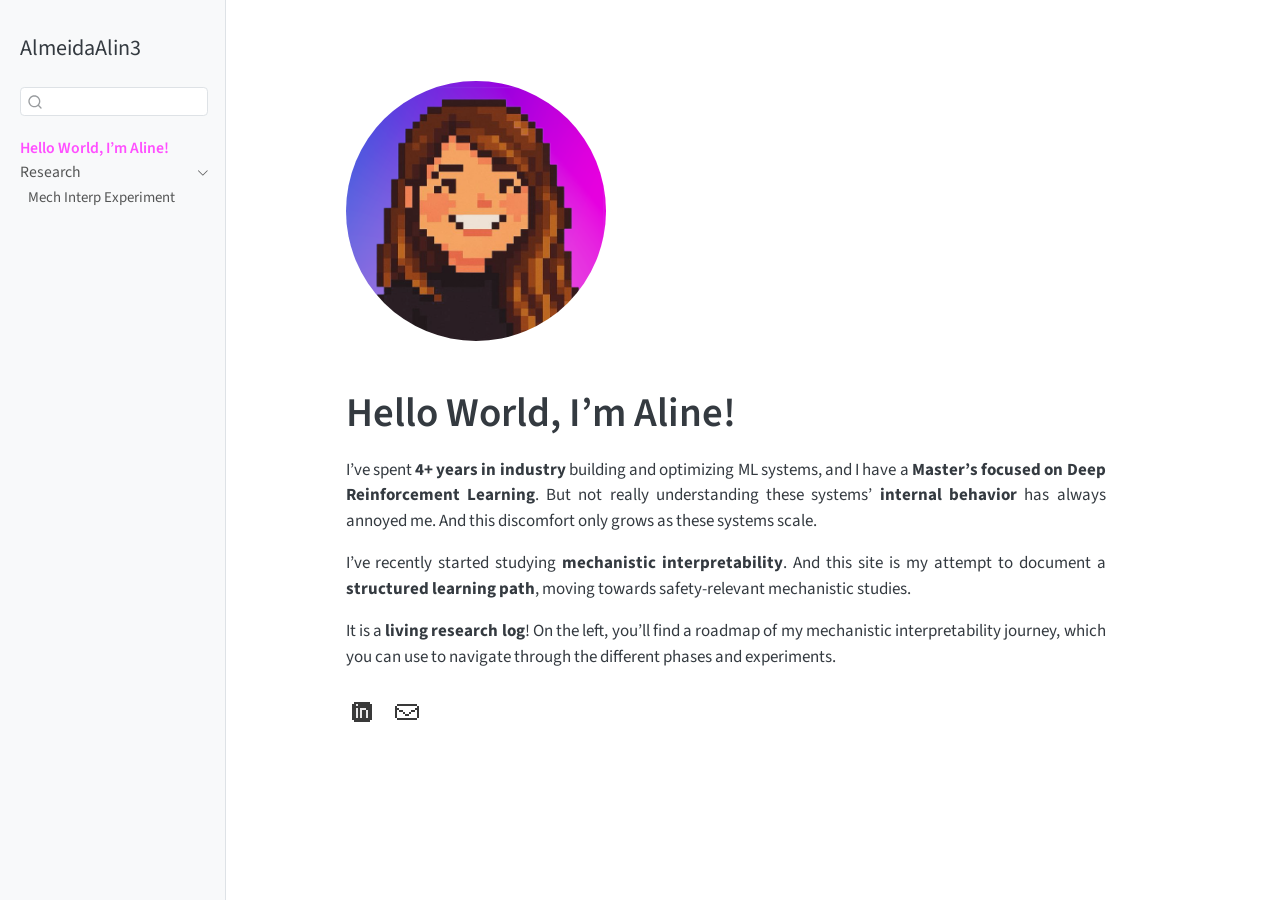
==== docs/index.html @ b37c738b "links color update" ====
<!DOCTYPE html>
<html xmlns="http://www.w3.org/1999/xhtml" lang="en" xml:lang="en"><head>

<meta charset="utf-8">
<meta name="generator" content="quarto-1.8.26">

<meta name="viewport" content="width=device-width, initial-scale=1.0, user-scalable=yes">


<title>AlmeidaAlin3</title>
<style>
code{white-space: pre-wrap;}
span.smallcaps{font-variant: small-caps;}
div.columns{display: flex; gap: min(4vw, 1.5em);}
div.column{flex: auto; overflow-x: auto;}
div.hanging-indent{margin-left: 1.5em; text-indent: -1.5em;}
ul.task-list{list-style: none;}
ul.task-list li input[type="checkbox"] {
  width: 0.8em;
  margin: 0 0.8em 0.2em -1em; /* quarto-specific, see https://github.com/quarto-dev/quarto-cli/issues/4556 */ 
  vertical-align: middle;
}
</style>


<script src="site_libs/quarto-nav/quarto-nav.js"></script>
<script src="site_libs/quarto-nav/headroom.min.js"></script>
<script src="site_libs/clipboard/clipboard.min.js"></script>
<script src="site_libs/quarto-search/autocomplete.umd.js"></script>
<script src="site_libs/quarto-search/fuse.min.js"></script>
<script src="site_libs/quarto-search/quarto-search.js"></script>
<meta name="quarto:offset" content="./">
<link href="./assets/favicon.ico" rel="icon">
<script src="site_libs/quarto-html/quarto.js" type="module"></script>
<script src="site_libs/quarto-html/tabsets/tabsets.js" type="module"></script>
<script src="site_libs/quarto-html/axe/axe-check.js" type="module"></script>
<script src="site_libs/quarto-html/popper.min.js"></script>
<script src="site_libs/quarto-html/tippy.umd.min.js"></script>
<script src="site_libs/quarto-html/anchor.min.js"></script>
<link href="site_libs/quarto-html/tippy.css" rel="stylesheet">
<link href="site_libs/quarto-html/quarto-syntax-highlighting-587c61ba64f3a5504c4d52d930310e48.css" rel="stylesheet" id="quarto-text-highlighting-styles">
<script src="site_libs/bootstrap/bootstrap.min.js"></script>
<link href="site_libs/bootstrap/bootstrap-icons.css" rel="stylesheet">
<link href="site_libs/bootstrap/bootstrap-1397abb8f2ace67c03d6b5e76c6315b7.min.css" rel="stylesheet" append-hash="true" id="quarto-bootstrap" data-mode="light">
<script id="quarto-search-options" type="application/json">{
  "location": "sidebar",
  "copy-button": false,
  "collapse-after": 3,
  "panel-placement": "start",
  "type": "textbox",
  "limit": 50,
  "keyboard-shortcut": [
    "f",
    "/",
    "s"
  ],
  "show-item-context": false,
  "language": {
    "search-no-results-text": "No results",
    "search-matching-documents-text": "matching documents",
    "search-copy-link-title": "Copy link to search",
    "search-hide-matches-text": "Hide additional matches",
    "search-more-match-text": "more match in this document",
    "search-more-matches-text": "more matches in this document",
    "search-clear-button-title": "Clear",
    "search-text-placeholder": "",
    "search-detached-cancel-button-title": "Cancel",
    "search-submit-button-title": "Submit",
    "search-label": "Search"
  }
}</script>


<link rel="stylesheet" href="assets/styles.css">
</head>

<body class="nav-sidebar docked fullcontent quarto-light">

<div id="quarto-search-results"></div>
  <header id="quarto-header" class="headroom fixed-top">
  <nav class="quarto-secondary-nav">
    <div class="container-fluid d-flex">
      <button type="button" class="quarto-btn-toggle btn" data-bs-toggle="collapse" role="button" data-bs-target=".quarto-sidebar-collapse-item" aria-controls="quarto-sidebar" aria-expanded="false" aria-label="Toggle sidebar navigation" onclick="if (window.quartoToggleHeadroom) { window.quartoToggleHeadroom(); }">
        <i class="bi bi-layout-text-sidebar-reverse"></i>
      </button>
        <nav class="quarto-page-breadcrumbs" aria-label="breadcrumb"><ol class="breadcrumb"><li class="breadcrumb-item"><a href="./index.html">Hello World, I’m Aline!</a></li></ol></nav>
        <a class="flex-grow-1" role="navigation" data-bs-toggle="collapse" data-bs-target=".quarto-sidebar-collapse-item" aria-controls="quarto-sidebar" aria-expanded="false" aria-label="Toggle sidebar navigation" onclick="if (window.quartoToggleHeadroom) { window.quartoToggleHeadroom(); }">      
        </a>
      <button type="button" class="btn quarto-search-button" aria-label="Search" onclick="window.quartoOpenSearch();">
        <i class="bi bi-search"></i>
      </button>
    </div>
  </nav>
</header>
<!-- content -->
<div id="quarto-content" class="quarto-container page-columns page-rows-contents page-layout-article">
<!-- sidebar -->
  <nav id="quarto-sidebar" class="sidebar collapse collapse-horizontal quarto-sidebar-collapse-item sidebar-navigation docked overflow-auto">
    <div class="pt-lg-2 mt-2 text-left sidebar-header">
    <div class="sidebar-title mb-0 py-0">
      <a href="./">AlmeidaAlin3</a> 
    </div>
      </div>
        <div class="mt-2 flex-shrink-0 align-items-center">
        <div class="sidebar-search">
        <div id="quarto-search" class="" title="Search"></div>
        </div>
        </div>
    <div class="sidebar-menu-container"> 
    <ul class="list-unstyled mt-1">
        <li class="sidebar-item">
  <div class="sidebar-item-container"> 
  <a href="./index.html" class="sidebar-item-text sidebar-link active">
 <span class="menu-text">Hello World, I’m Aline!</span></a>
  </div>
</li>
        <li class="sidebar-item sidebar-item-section">
      <div class="sidebar-item-container"> 
            <a class="sidebar-item-text sidebar-link text-start" data-bs-toggle="collapse" data-bs-target="#quarto-sidebar-section-1" role="navigation" aria-expanded="true">
 <span class="menu-text">Research</span></a>
          <a class="sidebar-item-toggle text-start" data-bs-toggle="collapse" data-bs-target="#quarto-sidebar-section-1" role="navigation" aria-expanded="true" aria-label="Toggle section">
            <i class="bi bi-chevron-right ms-2"></i>
          </a> 
      </div>
      <ul id="quarto-sidebar-section-1" class="collapse list-unstyled sidebar-section depth1 show">  
          <li class="sidebar-item">
  <div class="sidebar-item-container"> 
  <a href="./research/mech_interp.html" class="sidebar-item-text sidebar-link">
 <span class="menu-text">Mech Interp Experiment</span></a>
  </div>
</li>
      </ul>
  </li>
    </ul>
    </div>
</nav>
<div id="quarto-sidebar-glass" class="quarto-sidebar-collapse-item" data-bs-toggle="collapse" data-bs-target=".quarto-sidebar-collapse-item"></div>
<!-- margin-sidebar -->
    
<!-- main -->
<main class="content" id="quarto-document-content"><header id="title-block-header" class="quarto-title-block"></header>




<div class="home-vertical-left">
<p><img src="assets/profile.png" class="avatar-top-left"></p>
<section id="hello-world-im-aline" class="level1">
<h1>Hello World, I’m Aline!</h1>
<div class="home-text-left">
<p>I’ve spent <strong>4+ years in industry</strong> building and optimizing ML systems, and I have a <strong>Master’s focused on Deep Reinforcement Learning</strong>. But not really understanding these systems’ <strong>internal behavior</strong> has always annoyed me. And this discomfort only grows as these systems scale.</p>
<p>I’ve recently started studying <strong>mechanistic interpretability</strong>. And this site is my attempt to document a <strong>structured learning path</strong>, moving towards safety-relevant mechanistic studies.</p>
<p>It is a <strong>living research log</strong>! On the left, you’ll find a roadmap of my mechanistic interpretability journey, which you can use to navigate through the different phases and experiments.</p>
<div class="contact-icons">
<p><a href="https://linkedin.com/in/alinegalmeida" target="_blank" aria-label="LinkedIn"> <img src="assets/linkedin_icon.png" alt="LinkedIn icon"> </a></p>
<p><a href="mailto:aline.gabriel.almeida@gmail.com" aria-label="Email"> <img src="assets/email_icon.png" alt="Email icon"> </a></p>
</div>


</div>
</section>
</div>

</main> <!-- /main -->
<script id="quarto-html-after-body" type="application/javascript">
  window.document.addEventListener("DOMContentLoaded", function (event) {
    const icon = "";
    const anchorJS = new window.AnchorJS();
    anchorJS.options = {
      placement: 'right',
      icon: icon
    };
    anchorJS.add('.anchored');
    const isCodeAnnotation = (el) => {
      for (const clz of el.classList) {
        if (clz.startsWith('code-annotation-')) {                     
          return true;
        }
      }
      return false;
    }
    const onCopySuccess = function(e) {
      // button target
      const button = e.trigger;
      // don't keep focus
      button.blur();
      // flash "checked"
      button.classList.add('code-copy-button-checked');
      var currentTitle = button.getAttribute("title");
      button.setAttribute("title", "Copied!");
      let tooltip;
      if (window.bootstrap) {
        button.setAttribute("data-bs-toggle", "tooltip");
        button.setAttribute("data-bs-placement", "left");
        button.setAttribute("data-bs-title", "Copied!");
        tooltip = new bootstrap.Tooltip(button, 
          { trigger: "manual", 
            customClass: "code-copy-button-tooltip",
            offset: [0, -8]});
        tooltip.show();    
      }
      setTimeout(function() {
        if (tooltip) {
          tooltip.hide();
          button.removeAttribute("data-bs-title");
          button.removeAttribute("data-bs-toggle");
          button.removeAttribute("data-bs-placement");
        }
        button.setAttribute("title", currentTitle);
        button.classList.remove('code-copy-button-checked');
      }, 1000);
      // clear code selection
      e.clearSelection();
    }
    const getTextToCopy = function(trigger) {
      const outerScaffold = trigger.parentElement.cloneNode(true);
      const codeEl = outerScaffold.querySelector('code');
      for (const childEl of codeEl.children) {
        if (isCodeAnnotation(childEl)) {
          childEl.remove();
        }
      }
      return codeEl.innerText;
    }
    const clipboard = new window.ClipboardJS('.code-copy-button:not([data-in-quarto-modal])', {
      text: getTextToCopy
    });
    clipboard.on('success', onCopySuccess);
    if (window.document.getElementById('quarto-embedded-source-code-modal')) {
      const clipboardModal = new window.ClipboardJS('.code-copy-button[data-in-quarto-modal]', {
        text: getTextToCopy,
        container: window.document.getElementById('quarto-embedded-source-code-modal')
      });
      clipboardModal.on('success', onCopySuccess);
    }
      var localhostRegex = new RegExp(/^(?:http|https):\/\/localhost\:?[0-9]*\//);
      var mailtoRegex = new RegExp(/^mailto:/);
        var filterRegex = new RegExp('/' + window.location.host + '/');
      var isInternal = (href) => {
          return filterRegex.test(href) || localhostRegex.test(href) || mailtoRegex.test(href);
      }
      // Inspect non-navigation links and adorn them if external
     var links = window.document.querySelectorAll('a[href]:not(.nav-link):not(.navbar-brand):not(.toc-action):not(.sidebar-link):not(.sidebar-item-toggle):not(.pagination-link):not(.no-external):not([aria-hidden]):not(.dropdown-item):not(.quarto-navigation-tool):not(.about-link)');
      for (var i=0; i<links.length; i++) {
        const link = links[i];
        if (!isInternal(link.href)) {
          // undo the damage that might have been done by quarto-nav.js in the case of
          // links that we want to consider external
          if (link.dataset.originalHref !== undefined) {
            link.href = link.dataset.originalHref;
          }
        }
      }
    function tippyHover(el, contentFn, onTriggerFn, onUntriggerFn) {
      const config = {
        allowHTML: true,
        maxWidth: 500,
        delay: 100,
        arrow: false,
        appendTo: function(el) {
            return el.parentElement;
        },
        interactive: true,
        interactiveBorder: 10,
        theme: 'quarto',
        placement: 'bottom-start',
      };
      if (contentFn) {
        config.content = contentFn;
      }
      if (onTriggerFn) {
        config.onTrigger = onTriggerFn;
      }
      if (onUntriggerFn) {
        config.onUntrigger = onUntriggerFn;
      }
      window.tippy(el, config); 
    }
    const noterefs = window.document.querySelectorAll('a[role="doc-noteref"]');
    for (var i=0; i<noterefs.length; i++) {
      const ref = noterefs[i];
      tippyHover(ref, function() {
        // use id or data attribute instead here
        let href = ref.getAttribute('data-footnote-href') || ref.getAttribute('href');
        try { href = new URL(href).hash; } catch {}
        const id = href.replace(/^#\/?/, "");
        const note = window.document.getElementById(id);
        if (note) {
          return note.innerHTML;
        } else {
          return "";
        }
      });
    }
    const xrefs = window.document.querySelectorAll('a.quarto-xref');
    const processXRef = (id, note) => {
      // Strip column container classes
      const stripColumnClz = (el) => {
        el.classList.remove("page-full", "page-columns");
        if (el.children) {
          for (const child of el.children) {
            stripColumnClz(child);
          }
        }
      }
      stripColumnClz(note)
      if (id === null || id.startsWith('sec-')) {
        // Special case sections, only their first couple elements
        const container = document.createElement("div");
        if (note.children && note.children.length > 2) {
          container.appendChild(note.children[0].cloneNode(true));
          for (let i = 1; i < note.children.length; i++) {
            const child = note.children[i];
            if (child.tagName === "P" && child.innerText === "") {
              continue;
            } else {
              container.appendChild(child.cloneNode(true));
              break;
            }
          }
          if (window.Quarto?.typesetMath) {
            window.Quarto.typesetMath(container);
          }
          return container.innerHTML
        } else {
          if (window.Quarto?.typesetMath) {
            window.Quarto.typesetMath(note);
          }
          return note.innerHTML;
        }
      } else {
        // Remove any anchor links if they are present
        const anchorLink = note.querySelector('a.anchorjs-link');
        if (anchorLink) {
          anchorLink.remove();
        }
        if (window.Quarto?.typesetMath) {
          window.Quarto.typesetMath(note);
        }
        if (note.classList.contains("callout")) {
          return note.outerHTML;
        } else {
          return note.innerHTML;
        }
      }
    }
    for (var i=0; i<xrefs.length; i++) {
      const xref = xrefs[i];
      tippyHover(xref, undefined, function(instance) {
        instance.disable();
        let url = xref.getAttribute('href');
        let hash = undefined; 
        if (url.startsWith('#')) {
          hash = url;
        } else {
          try { hash = new URL(url).hash; } catch {}
        }
        if (hash) {
          const id = hash.replace(/^#\/?/, "");
          const note = window.document.getElementById(id);
          if (note !== null) {
            try {
              const html = processXRef(id, note.cloneNode(true));
              instance.setContent(html);
            } finally {
              instance.enable();
              instance.show();
            }
          } else {
            // See if we can fetch this
            fetch(url.split('#')[0])
            .then(res => res.text())
            .then(html => {
              const parser = new DOMParser();
              const htmlDoc = parser.parseFromString(html, "text/html");
              const note = htmlDoc.getElementById(id);
              if (note !== null) {
                const html = processXRef(id, note);
                instance.setContent(html);
              } 
            }).finally(() => {
              instance.enable();
              instance.show();
            });
          }
        } else {
          // See if we can fetch a full url (with no hash to target)
          // This is a special case and we should probably do some content thinning / targeting
          fetch(url)
          .then(res => res.text())
          .then(html => {
            const parser = new DOMParser();
            const htmlDoc = parser.parseFromString(html, "text/html");
            const note = htmlDoc.querySelector('main.content');
            if (note !== null) {
              // This should only happen for chapter cross references
              // (since there is no id in the URL)
              // remove the first header
              if (note.children.length > 0 && note.children[0].tagName === "HEADER") {
                note.children[0].remove();
              }
              const html = processXRef(null, note);
              instance.setContent(html);
            } 
          }).finally(() => {
            instance.enable();
            instance.show();
          });
        }
      }, function(instance) {
      });
    }
        let selectedAnnoteEl;
        const selectorForAnnotation = ( cell, annotation) => {
          let cellAttr = 'data-code-cell="' + cell + '"';
          let lineAttr = 'data-code-annotation="' +  annotation + '"';
          const selector = 'span[' + cellAttr + '][' + lineAttr + ']';
          return selector;
        }
        const selectCodeLines = (annoteEl) => {
          const doc = window.document;
          const targetCell = annoteEl.getAttribute("data-target-cell");
          const targetAnnotation = annoteEl.getAttribute("data-target-annotation");
          const annoteSpan = window.document.querySelector(selectorForAnnotation(targetCell, targetAnnotation));
          const lines = annoteSpan.getAttribute("data-code-lines").split(",");
          const lineIds = lines.map((line) => {
            return targetCell + "-" + line;
          })
          let top = null;
          let height = null;
          let parent = null;
          if (lineIds.length > 0) {
              //compute the position of the single el (top and bottom and make a div)
              const el = window.document.getElementById(lineIds[0]);
              top = el.offsetTop;
              height = el.offsetHeight;
              parent = el.parentElement.parentElement;
            if (lineIds.length > 1) {
              const lastEl = window.document.getElementById(lineIds[lineIds.length - 1]);
              const bottom = lastEl.offsetTop + lastEl.offsetHeight;
              height = bottom - top;
            }
            if (top !== null && height !== null && parent !== null) {
              // cook up a div (if necessary) and position it 
              let div = window.document.getElementById("code-annotation-line-highlight");
              if (div === null) {
                div = window.document.createElement("div");
                div.setAttribute("id", "code-annotation-line-highlight");
                div.style.position = 'absolute';
                parent.appendChild(div);
              }
              div.style.top = top - 2 + "px";
              div.style.height = height + 4 + "px";
              div.style.left = 0;
              let gutterDiv = window.document.getElementById("code-annotation-line-highlight-gutter");
              if (gutterDiv === null) {
                gutterDiv = window.document.createElement("div");
                gutterDiv.setAttribute("id", "code-annotation-line-highlight-gutter");
                gutterDiv.style.position = 'absolute';
                const codeCell = window.document.getElementById(targetCell);
                const gutter = codeCell.querySelector('.code-annotation-gutter');
                gutter.appendChild(gutterDiv);
              }
              gutterDiv.style.top = top - 2 + "px";
              gutterDiv.style.height = height + 4 + "px";
            }
            selectedAnnoteEl = annoteEl;
          }
        };
        const unselectCodeLines = () => {
          const elementsIds = ["code-annotation-line-highlight", "code-annotation-line-highlight-gutter"];
          elementsIds.forEach((elId) => {
            const div = window.document.getElementById(elId);
            if (div) {
              div.remove();
            }
          });
          selectedAnnoteEl = undefined;
        };
          // Handle positioning of the toggle
      window.addEventListener(
        "resize",
        throttle(() => {
          elRect = undefined;
          if (selectedAnnoteEl) {
            selectCodeLines(selectedAnnoteEl);
          }
        }, 10)
      );
      function throttle(fn, ms) {
      let throttle = false;
      let timer;
        return (...args) => {
          if(!throttle) { // first call gets through
              fn.apply(this, args);
              throttle = true;
          } else { // all the others get throttled
              if(timer) clearTimeout(timer); // cancel #2
              timer = setTimeout(() => {
                fn.apply(this, args);
                timer = throttle = false;
              }, ms);
          }
        };
      }
        // Attach click handler to the DT
        const annoteDls = window.document.querySelectorAll('dt[data-target-cell]');
        for (const annoteDlNode of annoteDls) {
          annoteDlNode.addEventListener('click', (event) => {
            const clickedEl = event.target;
            if (clickedEl !== selectedAnnoteEl) {
              unselectCodeLines();
              const activeEl = window.document.querySelector('dt[data-target-cell].code-annotation-active');
              if (activeEl) {
                activeEl.classList.remove('code-annotation-active');
              }
              selectCodeLines(clickedEl);
              clickedEl.classList.add('code-annotation-active');
            } else {
              // Unselect the line
              unselectCodeLines();
              clickedEl.classList.remove('code-annotation-active');
            }
          });
        }
    const findCites = (el) => {
      const parentEl = el.parentElement;
      if (parentEl) {
        const cites = parentEl.dataset.cites;
        if (cites) {
          return {
            el,
            cites: cites.split(' ')
          };
        } else {
          return findCites(el.parentElement)
        }
      } else {
        return undefined;
      }
    };
    var bibliorefs = window.document.querySelectorAll('a[role="doc-biblioref"]');
    for (var i=0; i<bibliorefs.length; i++) {
      const ref = bibliorefs[i];
      const citeInfo = findCites(ref);
      if (citeInfo) {
        tippyHover(citeInfo.el, function() {
          var popup = window.document.createElement('div');
          citeInfo.cites.forEach(function(cite) {
            var citeDiv = window.document.createElement('div');
            citeDiv.classList.add('hanging-indent');
            citeDiv.classList.add('csl-entry');
            var biblioDiv = window.document.getElementById('ref-' + cite);
            if (biblioDiv) {
              citeDiv.innerHTML = biblioDiv.innerHTML;
            }
            popup.appendChild(citeDiv);
          });
          return popup.innerHTML;
        });
      }
    }
  });
  </script>
</div> <!-- /content -->




</body></html>
---- docs/site_libs/quarto-html/tippy.css ----
.tippy-box[data-animation=fade][data-state=hidden]{opacity:0}[data-tippy-root]{max-width:calc(100vw - 10px)}.tippy-box{position:relative;background-color:#333;color:#fff;border-radius:4px;font-size:14px;line-height:1.4;white-space:normal;outline:0;transition-property:transform,visibility,opacity}.tippy-box[data-placement^=top]>.tippy-arrow{bottom:0}.tippy-box[data-placement^=top]>.tippy-arrow:before{bottom:-7px;left:0;border-width:8px 8px 0;border-top-color:initial;transform-origin:center top}.tippy-box[data-placement^=bottom]>.tippy-arrow{top:0}.tippy-box[data-placement^=bottom]>.tippy-arrow:before{top:-7px;left:0;border-width:0 8px 8px;border-bottom-color:initial;transform-origin:center bottom}.tippy-box[data-placement^=left]>.tippy-arrow{right:0}.tippy-box[data-placement^=left]>.tippy-arrow:before{border-width:8px 0 8px 8px;border-left-color:initial;right:-7px;transform-origin:center left}.tippy-box[data-placement^=right]>.tippy-arrow{left:0}.tippy-box[data-placement^=right]>.tippy-arrow:before{left:-7px;border-width:8px 8px 8px 0;border-right-color:initial;transform-origin:center right}.tippy-box[data-inertia][data-state=visible]{transition-timing-function:cubic-bezier(.54,1.5,.38,1.11)}.tippy-arrow{width:16px;height:16px;color:#333}.tippy-arrow:before{content:"";position:absolute;border-color:transparent;border-style:solid}.tippy-content{position:relative;padding:5px 9px;z-index:1}
---- docs/site_libs/quarto-html/quarto-syntax-highlighting-587c61ba64f3a5504c4d52d930310e48.css ----
/* quarto syntax highlight colors */
:root {
  --quarto-hl-ot-color: #003B4F;
  --quarto-hl-at-color: #657422;
  --quarto-hl-ss-color: #20794D;
  --quarto-hl-an-color: #5E5E5E;
  --quarto-hl-fu-color: #4758AB;
  --quarto-hl-st-color: #20794D;
  --quarto-hl-cf-color: #003B4F;
  --quarto-hl-op-color: #5E5E5E;
  --quarto-hl-er-color: #AD0000;
  --quarto-hl-bn-color: #AD0000;
  --quarto-hl-al-color: #AD0000;
  --quarto-hl-va-color: #111111;
  --quarto-hl-bu-color: inherit;
  --quarto-hl-ex-color: inherit;
  --quarto-hl-pp-color: #AD0000;
  --quarto-hl-in-color: #5E5E5E;
  --quarto-hl-vs-color: #20794D;
  --quarto-hl-wa-color: #5E5E5E;
  --quarto-hl-do-color: #5E5E5E;
  --quarto-hl-im-color: #00769E;
  --quarto-hl-ch-color: #20794D;
  --quarto-hl-dt-color: #AD0000;
  --quarto-hl-fl-color: #AD0000;
  --quarto-hl-co-color: #5E5E5E;
  --quarto-hl-cv-color: #5E5E5E;
  --quarto-hl-cn-color: #8f5902;
  --quarto-hl-sc-color: #5E5E5E;
  --quarto-hl-dv-color: #AD0000;
  --quarto-hl-kw-color: #003B4F;
}

/* other quarto variables */
:root {
  --quarto-font-monospace: SFMono-Regular, Menlo, Monaco, Consolas, "Liberation Mono", "Courier New", monospace;
}

/* syntax highlight based on Pandoc's rules */
pre > code.sourceCode > span {
  color: #003B4F;
}

code.sourceCode > span {
  color: #003B4F;
}

div.sourceCode,
div.sourceCode pre.sourceCode {
  color: #003B4F;
}

/* Normal */
code span {
  color: #003B4F;
}

/* Alert */
code span.al {
  color: #AD0000;
  font-style: inherit;
}

/* Annotation */
code span.an {
  color: #5E5E5E;
  font-style: inherit;
}

/* Attribute */
code span.at {
  color: #657422;
  font-style: inherit;
}

/* BaseN */
code span.bn {
  color: #AD0000;
  font-style: inherit;
}

/* BuiltIn */
code span.bu {
  font-style: inherit;
}

/* ControlFlow */
code span.cf {
  color: #003B4F;
  font-weight: bold;
  font-style: inherit;
}

/* Char */
code span.ch {
  color: #20794D;
  font-style: inherit;
}

/* Constant */
code span.cn {
  color: #8f5902;
  font-style: inherit;
}

/* Comment */
code span.co {
  color: #5E5E5E;
  font-style: inherit;
}

/* CommentVar */
code span.cv {
  color: #5E5E5E;
  font-style: italic;
}

/* Documentation */
code span.do {
  color: #5E5E5E;
  font-style: italic;
}

/* DataType */
code span.dt {
  color: #AD0000;
  font-style: inherit;
}

/* DecVal */
code span.dv {
  color: #AD0000;
  font-style: inherit;
}

/* Error */
code span.er {
  color: #AD0000;
  font-style: inherit;
}

/* Extension */
code span.ex {
  font-style: inherit;
}

/* Float */
code span.fl {
  color: #AD0000;
  font-style: inherit;
}

/* Function */
code span.fu {
  color: #4758AB;
  font-style: inherit;
}

/* Import */
code span.im {
  color: #00769E;
  font-style: inherit;
}

/* Information */
code span.in {
  color: #5E5E5E;
  font-style: inherit;
}

/* Keyword */
code span.kw {
  color: #003B4F;
  font-weight: bold;
  font-style: inherit;
}

/* Operator */
code span.op {
  color: #5E5E5E;
  font-style: inherit;
}

/* Other */
code span.ot {
  color: #003B4F;
  font-style: inherit;
}

/* Preprocessor */
code span.pp {
  color: #AD0000;
  font-style: inherit;
}

/* SpecialChar */
code span.sc {
  color: #5E5E5E;
  font-style: inherit;
}

/* SpecialString */
code span.ss {
  color: #20794D;
  font-style: inherit;
}

/* String */
code span.st {
  color: #20794D;
  font-style: inherit;
}

/* Variable */
code span.va {
  color: #111111;
  font-style: inherit;
}

/* VerbatimString */
code span.vs {
  color: #20794D;
  font-style: inherit;
}

/* Warning */
code span.wa {
  color: #5E5E5E;
  font-style: italic;
}

.prevent-inlining {
  content: "</";
}

/*# sourceMappingURL=2dce1cc6c82594539e1579de68416b47.css.map */
---- docs/assets/styles.css ----
.home-vertical-left {
  max-width: 760px;
  margin: 3rem auto 0 auto;
}


.avatar-top-left {
  width: 260px;
  height: 260px;
  border-radius: 50%;
  object-fit: cover;
  margin-bottom: 1.8rem;
  border: none;
}


.home-vertical-left h1 {
  text-align: left;
  margin-top: 0;
  margin-bottom: 1.2rem;
  font-size: 2.4rem;
}


.home-text-left {
  text-align: justify;
  text-justify: inter-word;
}




/* ================================
   CONTACT ICONS
   ================================ */

.contact-icons {
  margin-top: 1.5rem;
  display: flex;
  gap: 13px;
  justify-content: flex-start; /* left aligned */
  align-items: center;
}

.contact-icons img {
  width: 32px;
  height: 32px;
  opacity: 0.9;
  transition: opacity 0.1s ease, transform 0.1s ease;
}

.contact-icons img:hover {
  opacity: 1;
  transform: translateY(-2px);
}



/* ================================
   ACCENT COLOR — FINAL (CORRECT)
   ================================ */

/* ---------- Conteúdo central ---------- */
main.content a {
  color: #ff4fff;
}

main.content a:hover {
  color: #ff00ff;
}


/* ---------- Sidebar esquerda ---------- */

/* Estado normal */
#quarto-sidebar a {
  color: inherit;
  font-weight: normal;
}

/* Hover (qualquer item) */
#quarto-sidebar a:hover {
  color: #ff4fff !important;
}

/* Item ativo (cobre todas as variações do Quarto) */
#quarto-sidebar a[aria-current="page"],
#quarto-sidebar a.active,
#quarto-sidebar .sidebar-item-container.active > a,
#quarto-sidebar .sidebar-item.active > a {
  color: #ff4fff !important;
  font-weight: 600;
}

/* Hover do ativo (mantém rosa) */
#quarto-sidebar a[aria-current="page"]:hover,
#quarto-sidebar a.active:hover,
#quarto-sidebar .sidebar-item-container.active > a:hover,
#quarto-sidebar .sidebar-item.active > a:hover {
  color: #ff4fff !important;
}

/* ---------- TOC direita ---------- */

/* Estado normal */
nav#TOC a {
  color: inherit;
}

/* Hover (qualquer item) */
nav#TOC a:hover {
  color: #ff4fff !important;
}

/* Item ativo — cobre TODAS as variantes do Quarto */
nav#TOC a.active,
nav#TOC li.active > a,
nav#TOC .toc-active > a {
  color: #ff4fff !important;
  font-weight: 600;
  border-left: 2px solid #ff4fff;
}

/* ---------- Breadcrumb ---------- */
.quarto-title-breadcrumbs li:last-child a {
  color: #ff4fff !important;
}


/* ---------- Focus (acessibilidade) ---------- */
a:focus-visible {
  outline: 2px solid #ff4fff;
  outline-offset: 2px;
}
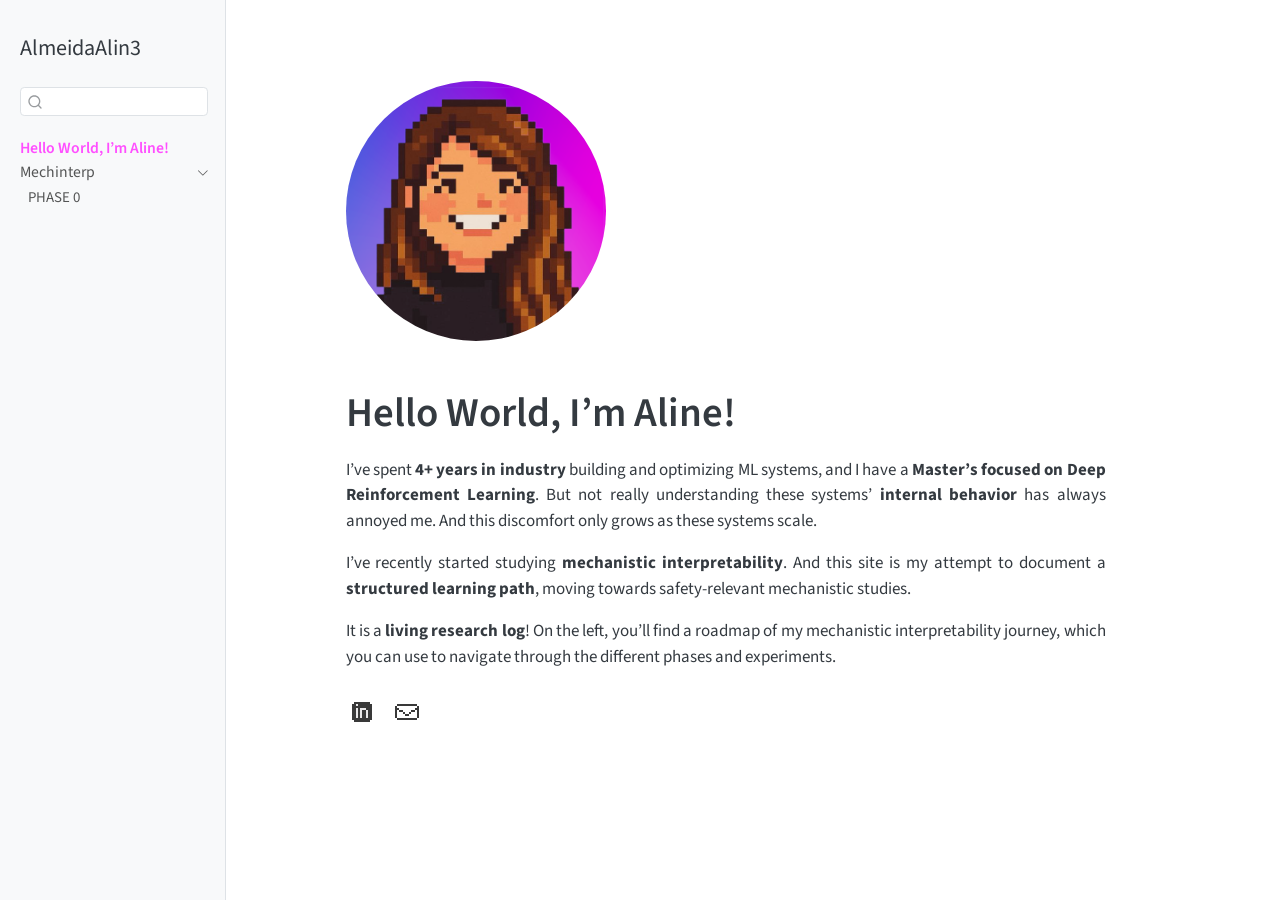
==== commit 6ec61247: "links color update" ====
--- a/docs/index.html
+++ b/docs/index.html
@@ -117,7 +117,7 @@
         <li class="sidebar-item sidebar-item-section">
       <div class="sidebar-item-container"> 
             <a class="sidebar-item-text sidebar-link text-start" data-bs-toggle="collapse" data-bs-target="#quarto-sidebar-section-1" role="navigation" aria-expanded="true">
- <span class="menu-text">Research</span></a>
+ <span class="menu-text">Mechinterp</span></a>
           <a class="sidebar-item-toggle text-start" data-bs-toggle="collapse" data-bs-target="#quarto-sidebar-section-1" role="navigation" aria-expanded="true" aria-label="Toggle section">
             <i class="bi bi-chevron-right ms-2"></i>
           </a> 
@@ -125,8 +125,8 @@
       <ul id="quarto-sidebar-section-1" class="collapse list-unstyled sidebar-section depth1 show">  
           <li class="sidebar-item">
   <div class="sidebar-item-container"> 
-  <a href="./research/mech_interp.html" class="sidebar-item-text sidebar-link">
- <span class="menu-text">Mech Interp Experiment</span></a>
+  <a href="./my_mechinterp/mech_interp.html" class="sidebar-item-text sidebar-link">
+ <span class="menu-text">PHASE 0</span></a>
   </div>
 </li>
       </ul>
--- a/docs/assets/styles.css
+++ b/docs/assets/styles.css
@@ -100,40 +100,46 @@
   color: #ff4fff !important;
 }
 
+
+
+
 /* ---------- TOC direita ---------- */
 
-/* Estado normal */
 nav#TOC a {
-  color: inherit;
+  color: inherit !important;;
+  font-weight: 400;
+  border-left: 2px solid transparent;
+  padding-left: 0.6rem;
 }
 
-/* Hover (qualquer item) */
+/* Hover */
 nav#TOC a:hover {
   color: #ff4fff !important;
 }
 
-/* Item ativo — cobre TODAS as variantes do Quarto */
-nav#TOC a.active,
-nav#TOC li.active > a,
-nav#TOC .toc-active > a {
+/* CLIQUE (foco após click) */
+nav#TOC a:focus,
+nav#TOC a:focus-visible {
   color: #ff4fff !important;
   font-weight: 600;
-  border-left: 2px solid #ff4fff;
-}
-
-/* ---------- Breadcrumb ---------- */
-.quarto-title-breadcrumbs li:last-child a {
-  color: #ff4fff !important;
+  border-left-color: #ff4fff;
+  outline: none;
 }
 
 
-/* ---------- Focus (acessibilidade) ---------- */
-a:focus-visible {
-  outline: 2px solid #ff4fff;
-  outline-offset: 2px;
+/* SCROLL (quando o Quarto marca corretamente) */
+nav#TOC a[aria-current="page"] {
+  color: #ff4fff !important;
+  font-weight: 600;
+  border-left-color: #ff4fff;
 }
 
+/* Fallbacks
+nav#TOC .toc-active > a,
+nav#TOC a.active {
+  color: #ff4fff !important;
+  font-weight: 600;
+  border-left-color: #ff4fff;
+} */
 
 
-
-
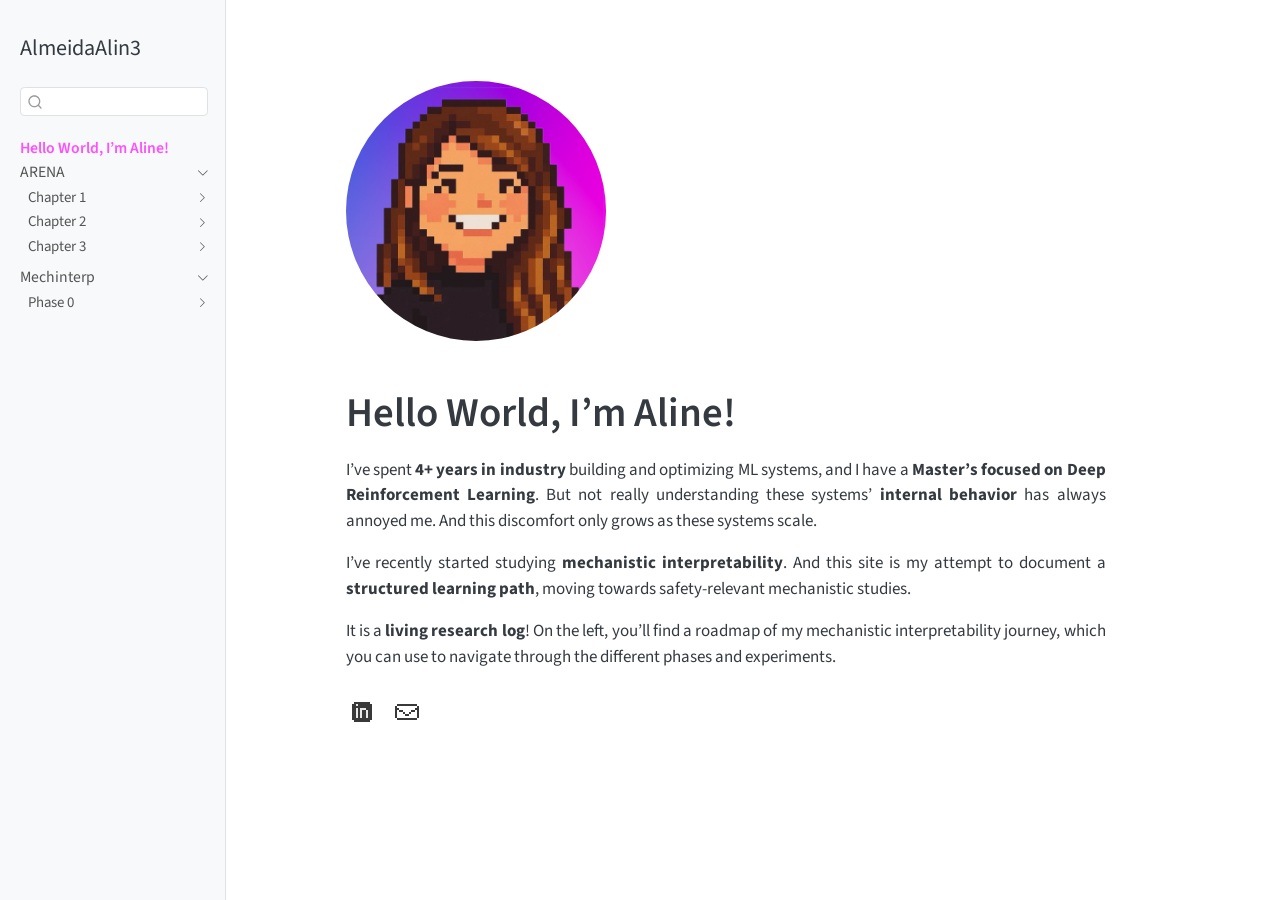
==== commit 502fbb93: "pages tree test" ====
--- a/docs/index.html
+++ b/docs/index.html
@@ -117,18 +117,91 @@
         <li class="sidebar-item sidebar-item-section">
       <div class="sidebar-item-container"> 
             <a class="sidebar-item-text sidebar-link text-start" data-bs-toggle="collapse" data-bs-target="#quarto-sidebar-section-1" role="navigation" aria-expanded="true">
- <span class="menu-text">Mechinterp</span></a>
+ <span class="menu-text">ARENA</span></a>
           <a class="sidebar-item-toggle text-start" data-bs-toggle="collapse" data-bs-target="#quarto-sidebar-section-1" role="navigation" aria-expanded="true" aria-label="Toggle section">
             <i class="bi bi-chevron-right ms-2"></i>
           </a> 
       </div>
       <ul id="quarto-sidebar-section-1" class="collapse list-unstyled sidebar-section depth1 show">  
+          <li class="sidebar-item sidebar-item-section">
+      <div class="sidebar-item-container"> 
+            <a class="sidebar-item-text sidebar-link text-start collapsed" data-bs-toggle="collapse" data-bs-target="#quarto-sidebar-section-2" role="navigation" aria-expanded="false">
+ <span class="menu-text">Chapter 1</span></a>
+          <a class="sidebar-item-toggle text-start collapsed" data-bs-toggle="collapse" data-bs-target="#quarto-sidebar-section-2" role="navigation" aria-expanded="false" aria-label="Toggle section">
+            <i class="bi bi-chevron-right ms-2"></i>
+          </a> 
+      </div>
+      <ul id="quarto-sidebar-section-2" class="collapse list-unstyled sidebar-section depth2 ">  
           <li class="sidebar-item">
   <div class="sidebar-item-container"> 
   <a href="./my_mechinterp/mech_interp.html" class="sidebar-item-text sidebar-link">
- <span class="menu-text">PHASE 0</span></a>
+ <span class="menu-text">Transformer from scratch</span></a>
   </div>
 </li>
+      </ul>
+  </li>
+          <li class="sidebar-item sidebar-item-section">
+      <div class="sidebar-item-container"> 
+            <a class="sidebar-item-text sidebar-link text-start collapsed" data-bs-toggle="collapse" data-bs-target="#quarto-sidebar-section-3" role="navigation" aria-expanded="false">
+ <span class="menu-text">Chapter 2</span></a>
+          <a class="sidebar-item-toggle text-start collapsed" data-bs-toggle="collapse" data-bs-target="#quarto-sidebar-section-3" role="navigation" aria-expanded="false" aria-label="Toggle section">
+            <i class="bi bi-chevron-right ms-2"></i>
+          </a> 
+      </div>
+      <ul id="quarto-sidebar-section-3" class="collapse list-unstyled sidebar-section depth2 ">  
+          <li class="sidebar-item">
+  <div class="sidebar-item-container"> 
+  <a href="./my_mechinterp/mech_interp.html" class="sidebar-item-text sidebar-link">
+ <span class="menu-text">Transformer from scratch</span></a>
+  </div>
+</li>
+      </ul>
+  </li>
+          <li class="sidebar-item sidebar-item-section">
+      <div class="sidebar-item-container"> 
+            <a class="sidebar-item-text sidebar-link text-start collapsed" data-bs-toggle="collapse" data-bs-target="#quarto-sidebar-section-4" role="navigation" aria-expanded="false">
+ <span class="menu-text">Chapter 3</span></a>
+          <a class="sidebar-item-toggle text-start collapsed" data-bs-toggle="collapse" data-bs-target="#quarto-sidebar-section-4" role="navigation" aria-expanded="false" aria-label="Toggle section">
+            <i class="bi bi-chevron-right ms-2"></i>
+          </a> 
+      </div>
+      <ul id="quarto-sidebar-section-4" class="collapse list-unstyled sidebar-section depth2 ">  
+          <li class="sidebar-item">
+  <div class="sidebar-item-container"> 
+  <a href="./my_mechinterp/mech_interp.html" class="sidebar-item-text sidebar-link">
+ <span class="menu-text">Transformer from scratch</span></a>
+  </div>
+</li>
+      </ul>
+  </li>
+      </ul>
+  </li>
+        <li class="sidebar-item sidebar-item-section">
+      <div class="sidebar-item-container"> 
+            <a class="sidebar-item-text sidebar-link text-start" data-bs-toggle="collapse" data-bs-target="#quarto-sidebar-section-5" role="navigation" aria-expanded="true">
+ <span class="menu-text">Mechinterp</span></a>
+          <a class="sidebar-item-toggle text-start" data-bs-toggle="collapse" data-bs-target="#quarto-sidebar-section-5" role="navigation" aria-expanded="true" aria-label="Toggle section">
+            <i class="bi bi-chevron-right ms-2"></i>
+          </a> 
+      </div>
+      <ul id="quarto-sidebar-section-5" class="collapse list-unstyled sidebar-section depth1 show">  
+          <li class="sidebar-item sidebar-item-section">
+      <div class="sidebar-item-container"> 
+            <a class="sidebar-item-text sidebar-link text-start collapsed" data-bs-toggle="collapse" data-bs-target="#quarto-sidebar-section-6" role="navigation" aria-expanded="false">
+ <span class="menu-text">Phase 0</span></a>
+          <a class="sidebar-item-toggle text-start collapsed" data-bs-toggle="collapse" data-bs-target="#quarto-sidebar-section-6" role="navigation" aria-expanded="false" aria-label="Toggle section">
+            <i class="bi bi-chevron-right ms-2"></i>
+          </a> 
+      </div>
+      <ul id="quarto-sidebar-section-6" class="collapse list-unstyled sidebar-section depth2 ">  
+          <li class="sidebar-item">
+  <div class="sidebar-item-container"> 
+  <a href="./my_mechinterp/mech_interp.html" class="sidebar-item-text sidebar-link">
+ <span class="menu-text">Transformer from scratch</span></a>
+  </div>
+</li>
+      </ul>
+  </li>
       </ul>
   </li>
     </ul>
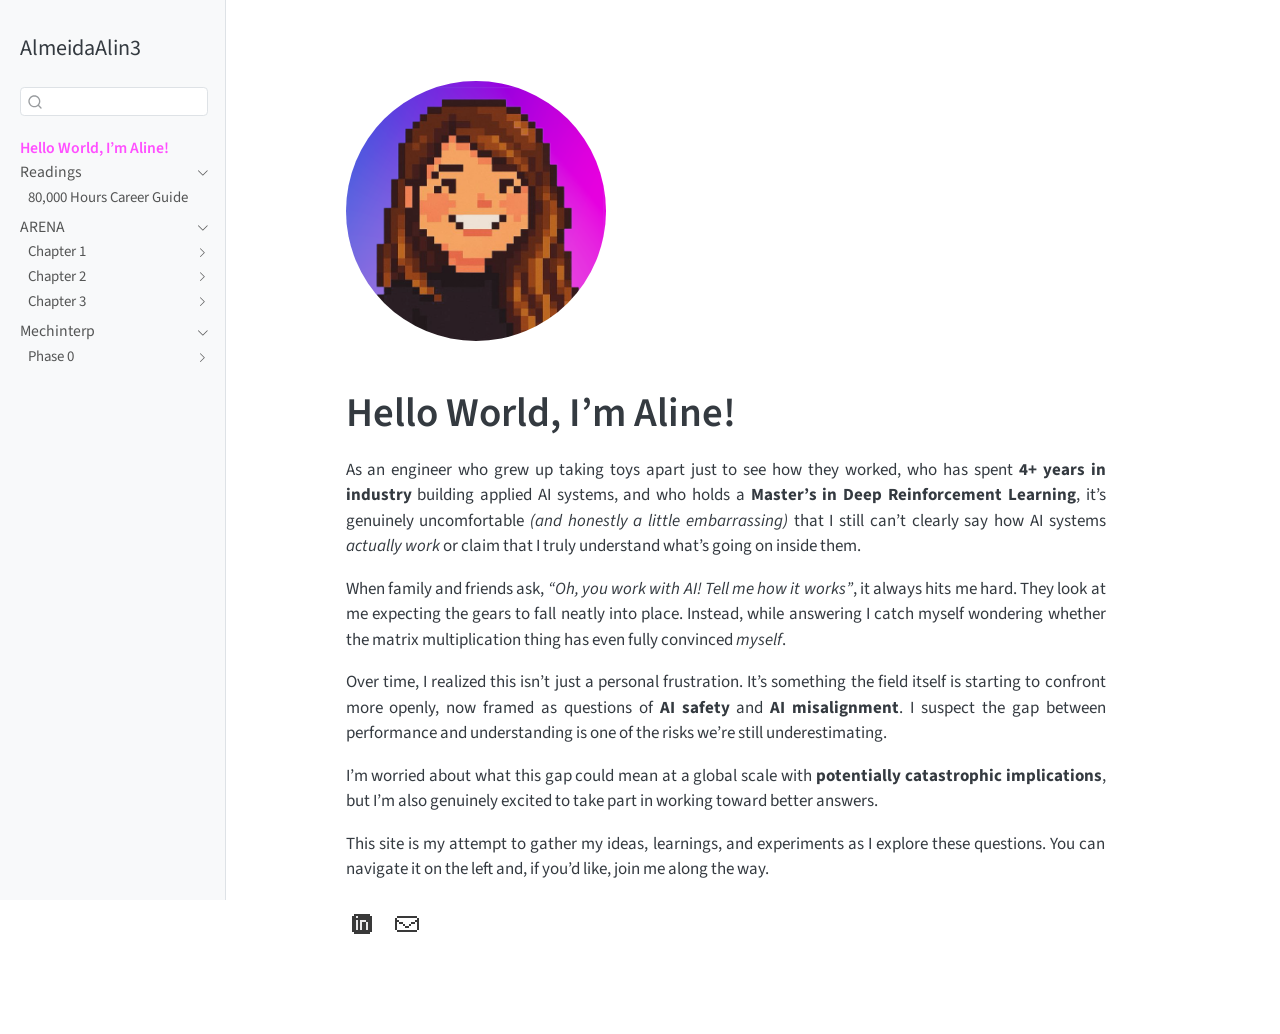
==== commit 154eed0a: "home page update" ====
--- a/docs/index.html
+++ b/docs/index.html
@@ -117,33 +117,33 @@
         <li class="sidebar-item sidebar-item-section">
       <div class="sidebar-item-container"> 
             <a class="sidebar-item-text sidebar-link text-start" data-bs-toggle="collapse" data-bs-target="#quarto-sidebar-section-1" role="navigation" aria-expanded="true">
- <span class="menu-text">ARENA</span></a>
+ <span class="menu-text">Readings</span></a>
           <a class="sidebar-item-toggle text-start" data-bs-toggle="collapse" data-bs-target="#quarto-sidebar-section-1" role="navigation" aria-expanded="true" aria-label="Toggle section">
             <i class="bi bi-chevron-right ms-2"></i>
           </a> 
       </div>
       <ul id="quarto-sidebar-section-1" class="collapse list-unstyled sidebar-section depth1 show">  
-          <li class="sidebar-item sidebar-item-section">
-      <div class="sidebar-item-container"> 
-            <a class="sidebar-item-text sidebar-link text-start collapsed" data-bs-toggle="collapse" data-bs-target="#quarto-sidebar-section-2" role="navigation" aria-expanded="false">
- <span class="menu-text">Chapter 1</span></a>
-          <a class="sidebar-item-toggle text-start collapsed" data-bs-toggle="collapse" data-bs-target="#quarto-sidebar-section-2" role="navigation" aria-expanded="false" aria-label="Toggle section">
-            <i class="bi bi-chevron-right ms-2"></i>
-          </a> 
-      </div>
-      <ul id="quarto-sidebar-section-2" class="collapse list-unstyled sidebar-section depth2 ">  
           <li class="sidebar-item">
   <div class="sidebar-item-container"> 
-  <a href="./my_mechinterp/mech_interp.html" class="sidebar-item-text sidebar-link">
- <span class="menu-text">Transformer from scratch</span></a>
+  <a href="./my_docs/readings/80000_hours/Template.html" class="sidebar-item-text sidebar-link">
+ <span class="menu-text">80,000 Hours Career Guide</span></a>
   </div>
 </li>
       </ul>
   </li>
+        <li class="sidebar-item sidebar-item-section">
+      <div class="sidebar-item-container"> 
+            <a class="sidebar-item-text sidebar-link text-start" data-bs-toggle="collapse" data-bs-target="#quarto-sidebar-section-2" role="navigation" aria-expanded="true">
+ <span class="menu-text">ARENA</span></a>
+          <a class="sidebar-item-toggle text-start" data-bs-toggle="collapse" data-bs-target="#quarto-sidebar-section-2" role="navigation" aria-expanded="true" aria-label="Toggle section">
+            <i class="bi bi-chevron-right ms-2"></i>
+          </a> 
+      </div>
+      <ul id="quarto-sidebar-section-2" class="collapse list-unstyled sidebar-section depth1 show">  
           <li class="sidebar-item sidebar-item-section">
       <div class="sidebar-item-container"> 
             <a class="sidebar-item-text sidebar-link text-start collapsed" data-bs-toggle="collapse" data-bs-target="#quarto-sidebar-section-3" role="navigation" aria-expanded="false">
- <span class="menu-text">Chapter 2</span></a>
+ <span class="menu-text">Chapter 1</span></a>
           <a class="sidebar-item-toggle text-start collapsed" data-bs-toggle="collapse" data-bs-target="#quarto-sidebar-section-3" role="navigation" aria-expanded="false" aria-label="Toggle section">
             <i class="bi bi-chevron-right ms-2"></i>
           </a> 
@@ -151,8 +151,8 @@
       <ul id="quarto-sidebar-section-3" class="collapse list-unstyled sidebar-section depth2 ">  
           <li class="sidebar-item">
   <div class="sidebar-item-container"> 
-  <a href="./my_mechinterp/mech_interp.html" class="sidebar-item-text sidebar-link">
- <span class="menu-text">Transformer from scratch</span></a>
+  <a href="./my_docs/arena/Template.html" class="sidebar-item-text sidebar-link">
+ <span class="menu-text">Template</span></a>
   </div>
 </li>
       </ul>
@@ -160,7 +160,7 @@
           <li class="sidebar-item sidebar-item-section">
       <div class="sidebar-item-container"> 
             <a class="sidebar-item-text sidebar-link text-start collapsed" data-bs-toggle="collapse" data-bs-target="#quarto-sidebar-section-4" role="navigation" aria-expanded="false">
- <span class="menu-text">Chapter 3</span></a>
+ <span class="menu-text">Chapter 2</span></a>
           <a class="sidebar-item-toggle text-start collapsed" data-bs-toggle="collapse" data-bs-target="#quarto-sidebar-section-4" role="navigation" aria-expanded="false" aria-label="Toggle section">
             <i class="bi bi-chevron-right ms-2"></i>
           </a> 
@@ -168,8 +168,25 @@
       <ul id="quarto-sidebar-section-4" class="collapse list-unstyled sidebar-section depth2 ">  
           <li class="sidebar-item">
   <div class="sidebar-item-container"> 
-  <a href="./my_mechinterp/mech_interp.html" class="sidebar-item-text sidebar-link">
- <span class="menu-text">Transformer from scratch</span></a>
+  <a href="./my_docs/arena/Template.html" class="sidebar-item-text sidebar-link">
+ <span class="menu-text">Template</span></a>
+  </div>
+</li>
+      </ul>
+  </li>
+          <li class="sidebar-item sidebar-item-section">
+      <div class="sidebar-item-container"> 
+            <a class="sidebar-item-text sidebar-link text-start collapsed" data-bs-toggle="collapse" data-bs-target="#quarto-sidebar-section-5" role="navigation" aria-expanded="false">
+ <span class="menu-text">Chapter 3</span></a>
+          <a class="sidebar-item-toggle text-start collapsed" data-bs-toggle="collapse" data-bs-target="#quarto-sidebar-section-5" role="navigation" aria-expanded="false" aria-label="Toggle section">
+            <i class="bi bi-chevron-right ms-2"></i>
+          </a> 
+      </div>
+      <ul id="quarto-sidebar-section-5" class="collapse list-unstyled sidebar-section depth2 ">  
+          <li class="sidebar-item">
+  <div class="sidebar-item-container"> 
+  <a href="./my_docs/arena/Template.html" class="sidebar-item-text sidebar-link">
+ <span class="menu-text">Template</span></a>
   </div>
 </li>
       </ul>
@@ -178,26 +195,26 @@
   </li>
         <li class="sidebar-item sidebar-item-section">
       <div class="sidebar-item-container"> 
-            <a class="sidebar-item-text sidebar-link text-start" data-bs-toggle="collapse" data-bs-target="#quarto-sidebar-section-5" role="navigation" aria-expanded="true">
+            <a class="sidebar-item-text sidebar-link text-start" data-bs-toggle="collapse" data-bs-target="#quarto-sidebar-section-6" role="navigation" aria-expanded="true">
  <span class="menu-text">Mechinterp</span></a>
-          <a class="sidebar-item-toggle text-start" data-bs-toggle="collapse" data-bs-target="#quarto-sidebar-section-5" role="navigation" aria-expanded="true" aria-label="Toggle section">
+          <a class="sidebar-item-toggle text-start" data-bs-toggle="collapse" data-bs-target="#quarto-sidebar-section-6" role="navigation" aria-expanded="true" aria-label="Toggle section">
             <i class="bi bi-chevron-right ms-2"></i>
           </a> 
       </div>
-      <ul id="quarto-sidebar-section-5" class="collapse list-unstyled sidebar-section depth1 show">  
+      <ul id="quarto-sidebar-section-6" class="collapse list-unstyled sidebar-section depth1 show">  
           <li class="sidebar-item sidebar-item-section">
       <div class="sidebar-item-container"> 
-            <a class="sidebar-item-text sidebar-link text-start collapsed" data-bs-toggle="collapse" data-bs-target="#quarto-sidebar-section-6" role="navigation" aria-expanded="false">
+            <a class="sidebar-item-text sidebar-link text-start collapsed" data-bs-toggle="collapse" data-bs-target="#quarto-sidebar-section-7" role="navigation" aria-expanded="false">
  <span class="menu-text">Phase 0</span></a>
-          <a class="sidebar-item-toggle text-start collapsed" data-bs-toggle="collapse" data-bs-target="#quarto-sidebar-section-6" role="navigation" aria-expanded="false" aria-label="Toggle section">
+          <a class="sidebar-item-toggle text-start collapsed" data-bs-toggle="collapse" data-bs-target="#quarto-sidebar-section-7" role="navigation" aria-expanded="false" aria-label="Toggle section">
             <i class="bi bi-chevron-right ms-2"></i>
           </a> 
       </div>
-      <ul id="quarto-sidebar-section-6" class="collapse list-unstyled sidebar-section depth2 ">  
+      <ul id="quarto-sidebar-section-7" class="collapse list-unstyled sidebar-section depth2 ">  
           <li class="sidebar-item">
   <div class="sidebar-item-container"> 
-  <a href="./my_mechinterp/mech_interp.html" class="sidebar-item-text sidebar-link">
- <span class="menu-text">Transformer from scratch</span></a>
+  <a href="./my_docs/mechinterp/Template.html" class="sidebar-item-text sidebar-link">
+ <span class="menu-text">Template</span></a>
   </div>
 </li>
       </ul>
@@ -221,9 +238,11 @@
 <section id="hello-world-im-aline" class="level1">
 <h1>Hello World, I’m Aline!</h1>
 <div class="home-text-left">
-<p>I’ve spent <strong>4+ years in industry</strong> building and optimizing ML systems, and I have a <strong>Master’s focused on Deep Reinforcement Learning</strong>. But not really understanding these systems’ <strong>internal behavior</strong> has always annoyed me. And this discomfort only grows as these systems scale.</p>
-<p>I’ve recently started studying <strong>mechanistic interpretability</strong>. And this site is my attempt to document a <strong>structured learning path</strong>, moving towards safety-relevant mechanistic studies.</p>
-<p>It is a <strong>living research log</strong>! On the left, you’ll find a roadmap of my mechanistic interpretability journey, which you can use to navigate through the different phases and experiments.</p>
+<p>As an engineer who grew up taking toys apart just to see how they worked, who has spent <strong>4+ years in industry</strong> building applied AI systems, and who holds a <strong>Master’s in Deep Reinforcement Learning</strong>, it’s genuinely uncomfortable <em>(and honestly a little embarrassing)</em> that I still can’t clearly say how AI systems <em>actually work</em> or claim that I truly understand what’s going on inside them.</p>
+<p>When family and friends ask, <em>“Oh, you work with AI! Tell me how it works”</em>, it always hits me hard. They look at me expecting the gears to fall neatly into place. Instead, while answering I catch myself wondering whether the matrix multiplication thing has even fully convinced <em>myself</em>.</p>
+<p>Over time, I realized this isn’t just a personal frustration. It’s something the field itself is starting to confront more openly, now framed as questions of <strong>AI safety</strong> and <strong>AI misalignment</strong>. I suspect the gap between performance and understanding is one of the risks we’re still underestimating.</p>
+<p>I’m worried about what this gap could mean at a global scale with <strong>potentially catastrophic implications</strong>, but I’m also genuinely excited to take part in working toward better answers.</p>
+<p>This site is my attempt to gather my ideas, learnings, and experiments as I explore these questions. You can navigate it on the left and, if you’d like, join me along the way.</p>
 <div class="contact-icons">
 <p><a href="https://linkedin.com/in/alinegalmeida" target="_blank" aria-label="LinkedIn"> <img src="assets/linkedin_icon.png" alt="LinkedIn icon"> </a></p>
 <p><a href="mailto:aline.gabriel.almeida@gmail.com" aria-label="Email"> <img src="assets/email_icon.png" alt="Email icon"> </a></p>
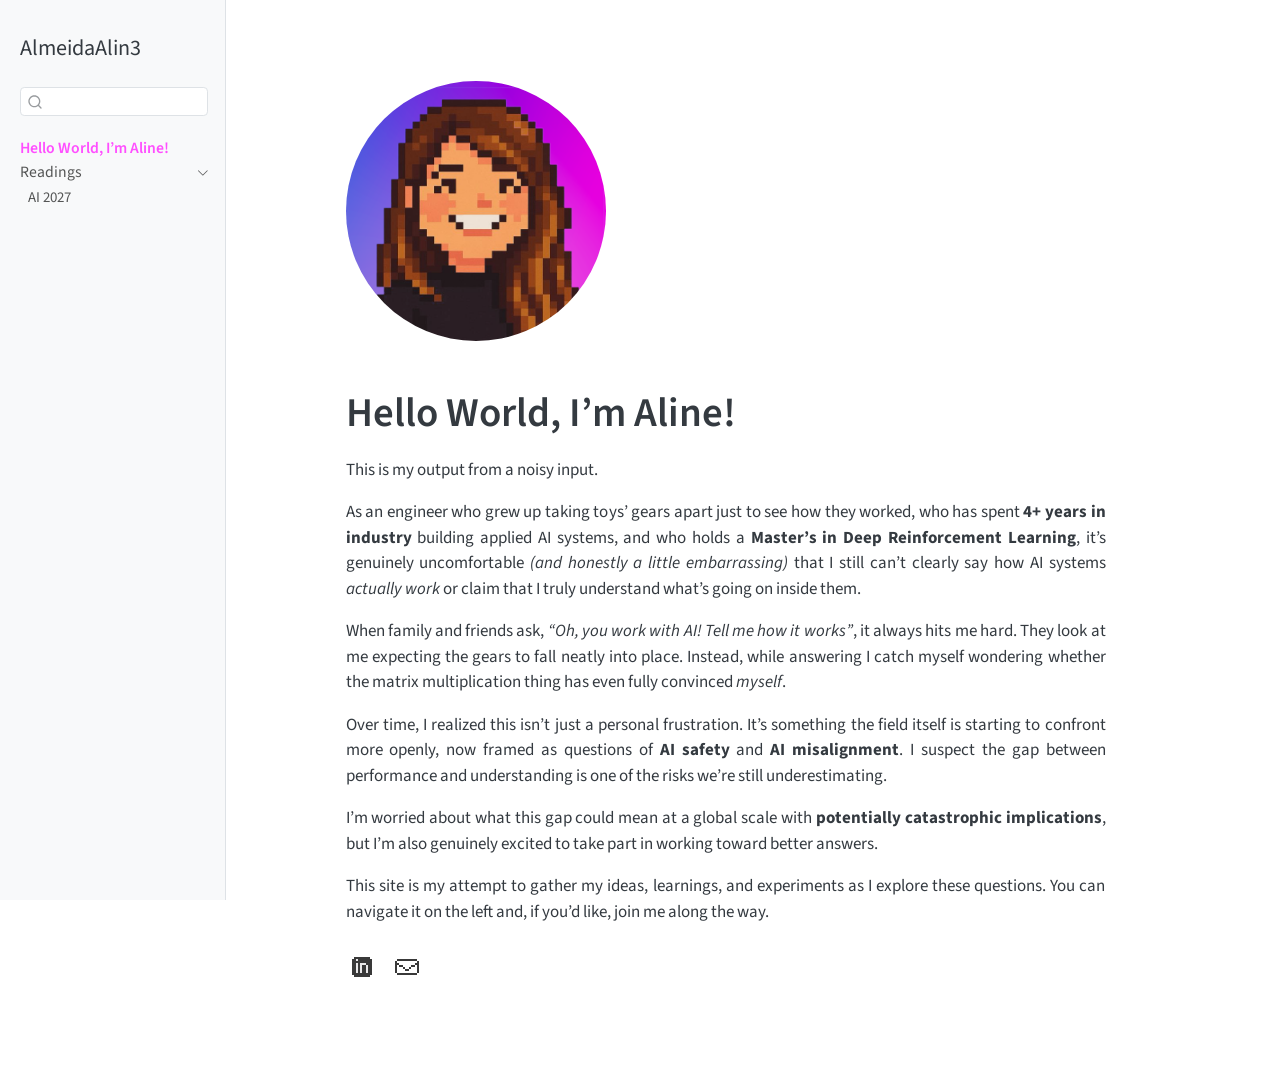
==== commit 4929f834: "index update" ====
--- a/docs/index.html
+++ b/docs/index.html
@@ -125,100 +125,10 @@
       <ul id="quarto-sidebar-section-1" class="collapse list-unstyled sidebar-section depth1 show">  
           <li class="sidebar-item">
   <div class="sidebar-item-container"> 
-  <a href="./my_docs/readings/80000_hours/Template.html" class="sidebar-item-text sidebar-link">
- <span class="menu-text">80,000 Hours Career Guide</span></a>
+  <a href="./my_docs/readings/ai_2027/ai_2027.html" class="sidebar-item-text sidebar-link">
+ <span class="menu-text">AI 2027</span></a>
   </div>
 </li>
-      </ul>
-  </li>
-        <li class="sidebar-item sidebar-item-section">
-      <div class="sidebar-item-container"> 
-            <a class="sidebar-item-text sidebar-link text-start" data-bs-toggle="collapse" data-bs-target="#quarto-sidebar-section-2" role="navigation" aria-expanded="true">
- <span class="menu-text">ARENA</span></a>
-          <a class="sidebar-item-toggle text-start" data-bs-toggle="collapse" data-bs-target="#quarto-sidebar-section-2" role="navigation" aria-expanded="true" aria-label="Toggle section">
-            <i class="bi bi-chevron-right ms-2"></i>
-          </a> 
-      </div>
-      <ul id="quarto-sidebar-section-2" class="collapse list-unstyled sidebar-section depth1 show">  
-          <li class="sidebar-item sidebar-item-section">
-      <div class="sidebar-item-container"> 
-            <a class="sidebar-item-text sidebar-link text-start collapsed" data-bs-toggle="collapse" data-bs-target="#quarto-sidebar-section-3" role="navigation" aria-expanded="false">
- <span class="menu-text">Chapter 1</span></a>
-          <a class="sidebar-item-toggle text-start collapsed" data-bs-toggle="collapse" data-bs-target="#quarto-sidebar-section-3" role="navigation" aria-expanded="false" aria-label="Toggle section">
-            <i class="bi bi-chevron-right ms-2"></i>
-          </a> 
-      </div>
-      <ul id="quarto-sidebar-section-3" class="collapse list-unstyled sidebar-section depth2 ">  
-          <li class="sidebar-item">
-  <div class="sidebar-item-container"> 
-  <a href="./my_docs/arena/Template.html" class="sidebar-item-text sidebar-link">
- <span class="menu-text">Template</span></a>
-  </div>
-</li>
-      </ul>
-  </li>
-          <li class="sidebar-item sidebar-item-section">
-      <div class="sidebar-item-container"> 
-            <a class="sidebar-item-text sidebar-link text-start collapsed" data-bs-toggle="collapse" data-bs-target="#quarto-sidebar-section-4" role="navigation" aria-expanded="false">
- <span class="menu-text">Chapter 2</span></a>
-          <a class="sidebar-item-toggle text-start collapsed" data-bs-toggle="collapse" data-bs-target="#quarto-sidebar-section-4" role="navigation" aria-expanded="false" aria-label="Toggle section">
-            <i class="bi bi-chevron-right ms-2"></i>
-          </a> 
-      </div>
-      <ul id="quarto-sidebar-section-4" class="collapse list-unstyled sidebar-section depth2 ">  
-          <li class="sidebar-item">
-  <div class="sidebar-item-container"> 
-  <a href="./my_docs/arena/Template.html" class="sidebar-item-text sidebar-link">
- <span class="menu-text">Template</span></a>
-  </div>
-</li>
-      </ul>
-  </li>
-          <li class="sidebar-item sidebar-item-section">
-      <div class="sidebar-item-container"> 
-            <a class="sidebar-item-text sidebar-link text-start collapsed" data-bs-toggle="collapse" data-bs-target="#quarto-sidebar-section-5" role="navigation" aria-expanded="false">
- <span class="menu-text">Chapter 3</span></a>
-          <a class="sidebar-item-toggle text-start collapsed" data-bs-toggle="collapse" data-bs-target="#quarto-sidebar-section-5" role="navigation" aria-expanded="false" aria-label="Toggle section">
-            <i class="bi bi-chevron-right ms-2"></i>
-          </a> 
-      </div>
-      <ul id="quarto-sidebar-section-5" class="collapse list-unstyled sidebar-section depth2 ">  
-          <li class="sidebar-item">
-  <div class="sidebar-item-container"> 
-  <a href="./my_docs/arena/Template.html" class="sidebar-item-text sidebar-link">
- <span class="menu-text">Template</span></a>
-  </div>
-</li>
-      </ul>
-  </li>
-      </ul>
-  </li>
-        <li class="sidebar-item sidebar-item-section">
-      <div class="sidebar-item-container"> 
-            <a class="sidebar-item-text sidebar-link text-start" data-bs-toggle="collapse" data-bs-target="#quarto-sidebar-section-6" role="navigation" aria-expanded="true">
- <span class="menu-text">Mechinterp</span></a>
-          <a class="sidebar-item-toggle text-start" data-bs-toggle="collapse" data-bs-target="#quarto-sidebar-section-6" role="navigation" aria-expanded="true" aria-label="Toggle section">
-            <i class="bi bi-chevron-right ms-2"></i>
-          </a> 
-      </div>
-      <ul id="quarto-sidebar-section-6" class="collapse list-unstyled sidebar-section depth1 show">  
-          <li class="sidebar-item sidebar-item-section">
-      <div class="sidebar-item-container"> 
-            <a class="sidebar-item-text sidebar-link text-start collapsed" data-bs-toggle="collapse" data-bs-target="#quarto-sidebar-section-7" role="navigation" aria-expanded="false">
- <span class="menu-text">Phase 0</span></a>
-          <a class="sidebar-item-toggle text-start collapsed" data-bs-toggle="collapse" data-bs-target="#quarto-sidebar-section-7" role="navigation" aria-expanded="false" aria-label="Toggle section">
-            <i class="bi bi-chevron-right ms-2"></i>
-          </a> 
-      </div>
-      <ul id="quarto-sidebar-section-7" class="collapse list-unstyled sidebar-section depth2 ">  
-          <li class="sidebar-item">
-  <div class="sidebar-item-container"> 
-  <a href="./my_docs/mechinterp/Template.html" class="sidebar-item-text sidebar-link">
- <span class="menu-text">Template</span></a>
-  </div>
-</li>
-      </ul>
-  </li>
       </ul>
   </li>
     </ul>
@@ -238,7 +148,8 @@
 <section id="hello-world-im-aline" class="level1">
 <h1>Hello World, I’m Aline!</h1>
 <div class="home-text-left">
-<p>As an engineer who grew up taking toys apart just to see how they worked, who has spent <strong>4+ years in industry</strong> building applied AI systems, and who holds a <strong>Master’s in Deep Reinforcement Learning</strong>, it’s genuinely uncomfortable <em>(and honestly a little embarrassing)</em> that I still can’t clearly say how AI systems <em>actually work</em> or claim that I truly understand what’s going on inside them.</p>
+<p>This is my output from a noisy input.</p>
+<p>As an engineer who grew up taking toys’ gears apart just to see how they worked, who has spent <strong>4+ years in industry</strong> building applied AI systems, and who holds a <strong>Master’s in Deep Reinforcement Learning</strong>, it’s genuinely uncomfortable <em>(and honestly a little embarrassing)</em> that I still can’t clearly say how AI systems <em>actually work</em> or claim that I truly understand what’s going on inside them.</p>
 <p>When family and friends ask, <em>“Oh, you work with AI! Tell me how it works”</em>, it always hits me hard. They look at me expecting the gears to fall neatly into place. Instead, while answering I catch myself wondering whether the matrix multiplication thing has even fully convinced <em>myself</em>.</p>
 <p>Over time, I realized this isn’t just a personal frustration. It’s something the field itself is starting to confront more openly, now framed as questions of <strong>AI safety</strong> and <strong>AI misalignment</strong>. I suspect the gap between performance and understanding is one of the risks we’re still underestimating.</p>
 <p>I’m worried about what this gap could mean at a global scale with <strong>potentially catastrophic implications</strong>, but I’m also genuinely excited to take part in working toward better answers.</p>
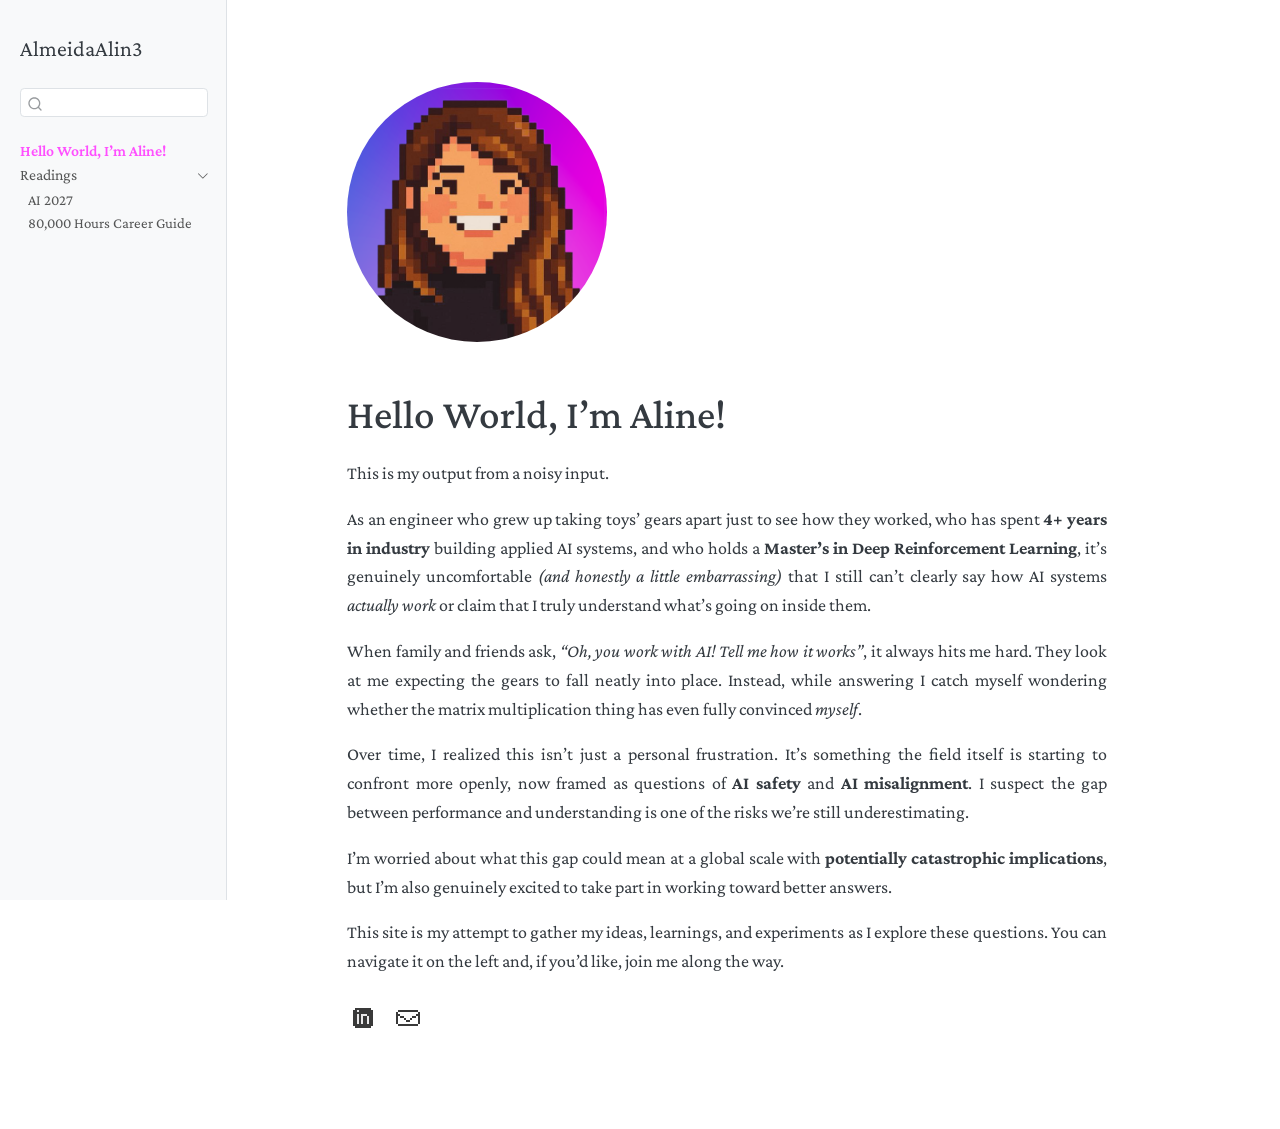
==== commit b6f618ac: "Ai 2027 update" ====
--- a/docs/index.html
+++ b/docs/index.html
@@ -129,6 +129,12 @@
  <span class="menu-text">AI 2027</span></a>
   </div>
 </li>
+          <li class="sidebar-item">
+  <div class="sidebar-item-container"> 
+  <a href="./my_docs/readings/80000_hours/Template.html" class="sidebar-item-text sidebar-link">
+ <span class="menu-text">80,000 Hours Career Guide</span></a>
+  </div>
+</li>
       </ul>
   </li>
     </ul>
--- a/docs/assets/styles.css
+++ b/docs/assets/styles.css
@@ -143,3 +143,47 @@
 } */
 
 
+
+/* fonts */
+@font-face {
+  font-family: "Crimson Pro";
+  src: url("fonts/CrimsonPro-VariableFont_wght.ttf") format("truetype");
+  font-weight: 200 900;
+  font-style: normal;
+}
+
+@font-face {
+  font-family: "Crimson Pro";
+  src: url("fonts/CrimsonPro-Italic-VariableFont_wght.ttf") format("truetype");
+  font-weight: 200 900;
+  font-style: italic;
+}
+
+
+body {
+  font-family: "Crimson Pro", Georgia, serif;
+  font-size: 18px;
+  line-height: 1.6;
+}
+
+h1, h2, h3 {
+  font-weight: 500;
+}
+
+
+/* code */
+@font-face {
+  font-family: "Google Sans Code";
+  src: url("fonts/GoogleSansCode-VariableFont_wght.ttf") format("truetype");
+  font-weight: 200 900;
+  font-style: normal;
+}
+
+@font-face {
+  font-family: "Google Sans Code";
+  src: url("fonts/GoogleSansCode-Italic-VariableFont_wght.ttf") format("truetype");
+  font-weight: 200 900;
+  font-style: italic;
+}
+
+
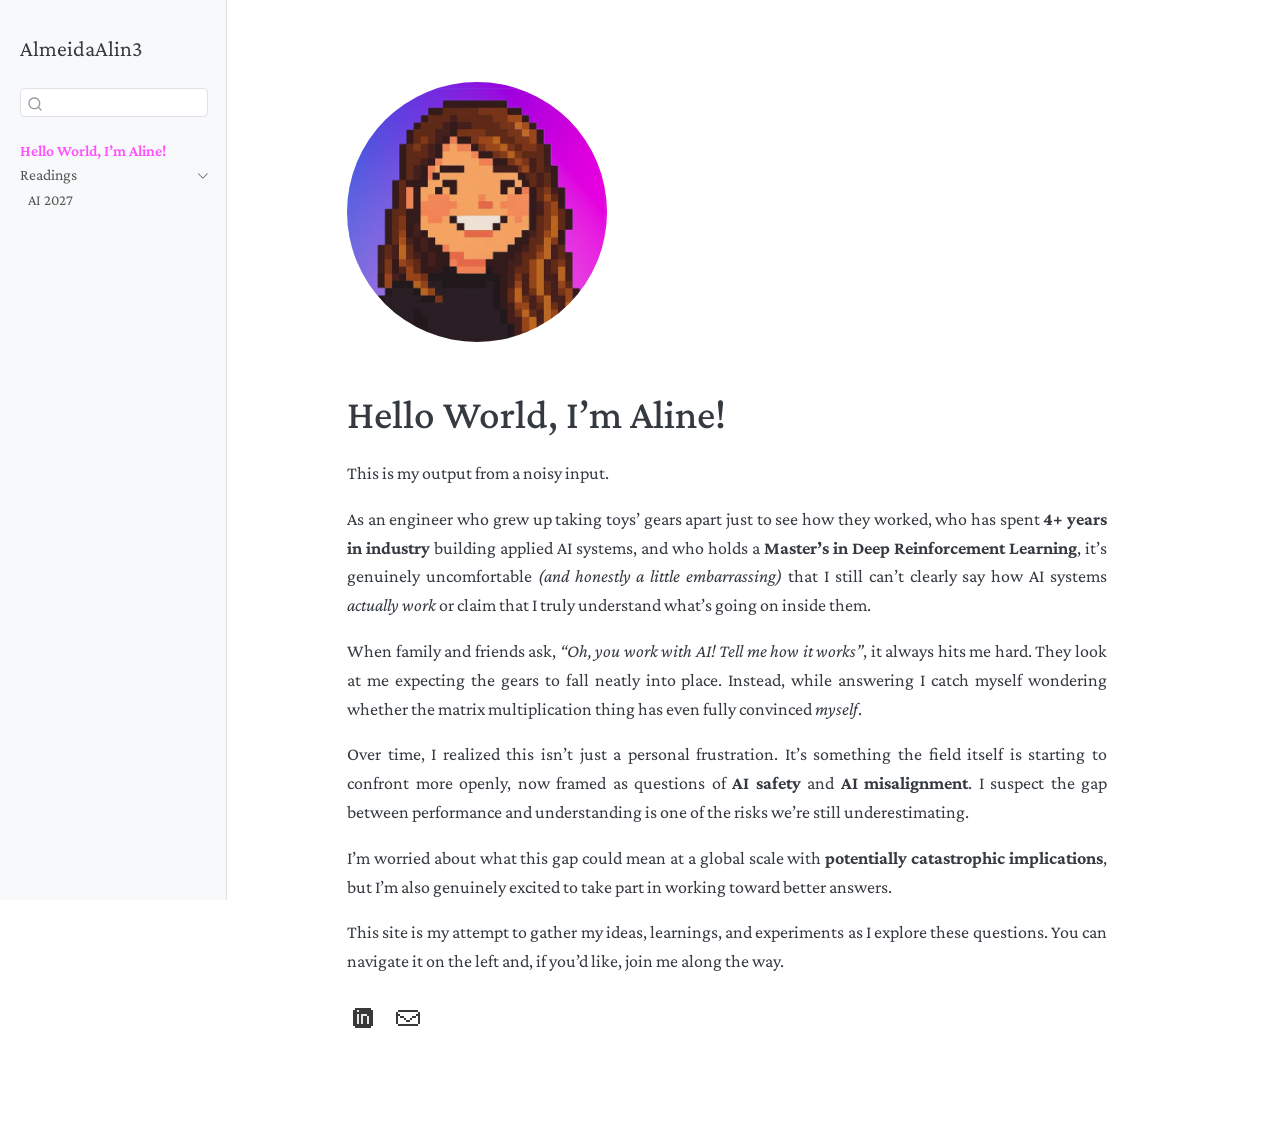
==== commit 059095ad: "Ai 2027 update" ====
--- a/docs/index.html
+++ b/docs/index.html
@@ -129,12 +129,6 @@
  <span class="menu-text">AI 2027</span></a>
   </div>
 </li>
-          <li class="sidebar-item">
-  <div class="sidebar-item-container"> 
-  <a href="./my_docs/readings/80000_hours/Template.html" class="sidebar-item-text sidebar-link">
- <span class="menu-text">80,000 Hours Career Guide</span></a>
-  </div>
-</li>
       </ul>
   </li>
     </ul>
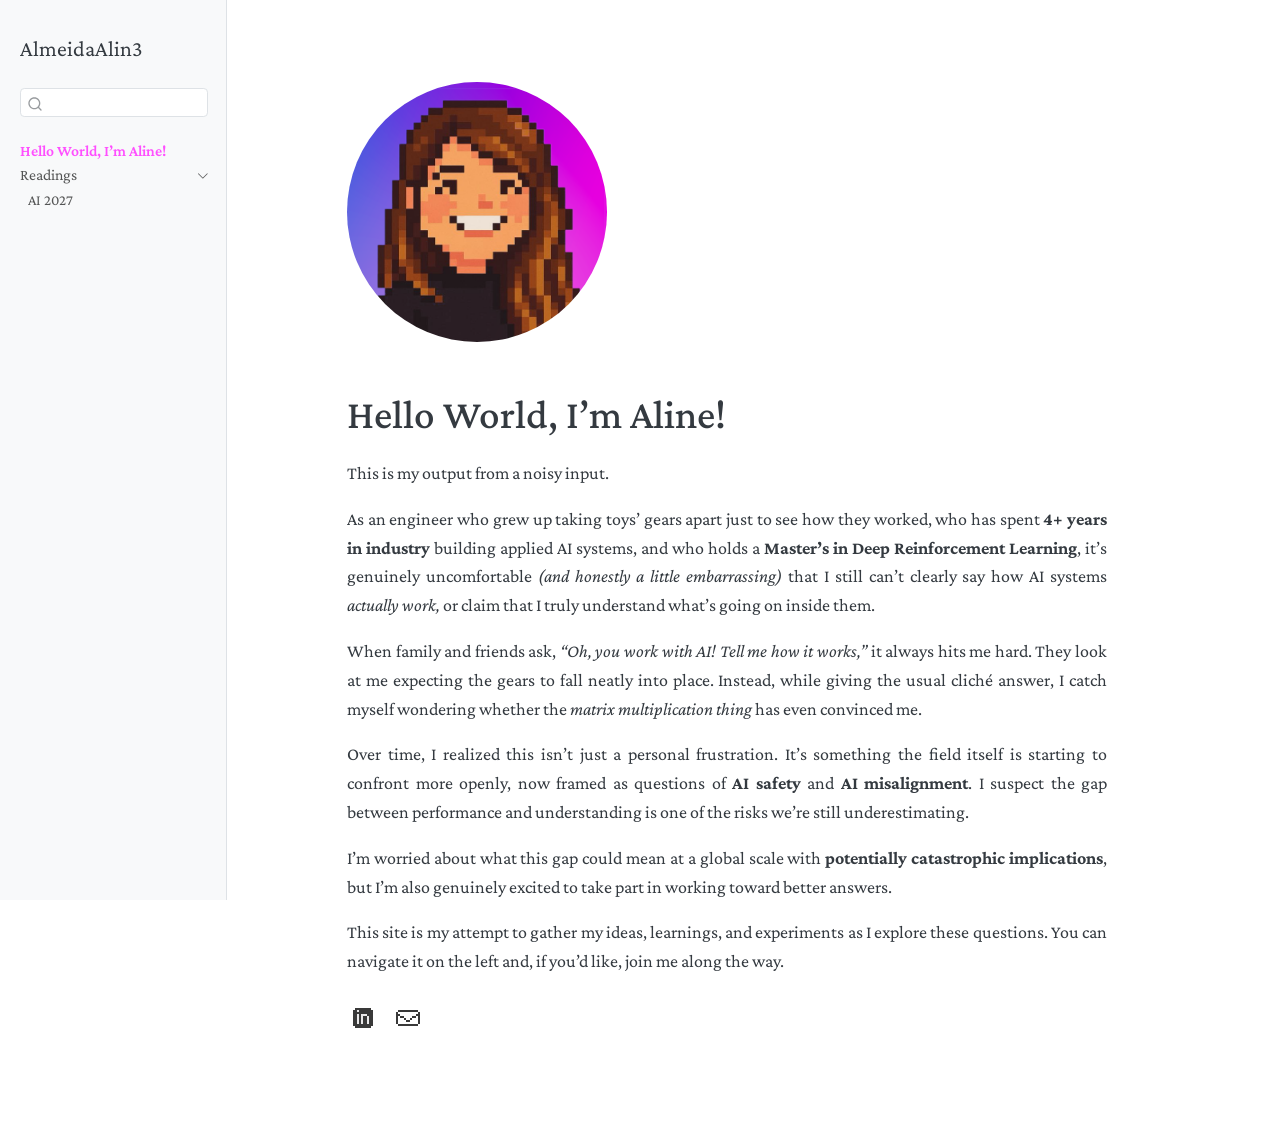
==== commit 065888e4: "home fix" ====
--- a/docs/index.html
+++ b/docs/index.html
@@ -149,8 +149,8 @@
 <h1>Hello World, I’m Aline!</h1>
 <div class="home-text-left">
 <p>This is my output from a noisy input.</p>
-<p>As an engineer who grew up taking toys’ gears apart just to see how they worked, who has spent <strong>4+ years in industry</strong> building applied AI systems, and who holds a <strong>Master’s in Deep Reinforcement Learning</strong>, it’s genuinely uncomfortable <em>(and honestly a little embarrassing)</em> that I still can’t clearly say how AI systems <em>actually work</em> or claim that I truly understand what’s going on inside them.</p>
-<p>When family and friends ask, <em>“Oh, you work with AI! Tell me how it works”</em>, it always hits me hard. They look at me expecting the gears to fall neatly into place. Instead, while answering I catch myself wondering whether the matrix multiplication thing has even fully convinced <em>myself</em>.</p>
+<p>As an engineer who grew up taking toys’ gears apart just to see how they worked, who has spent <strong>4+ years in industry</strong> building applied AI systems, and who holds a <strong>Master’s in Deep Reinforcement Learning</strong>, it’s genuinely uncomfortable <em>(and honestly a little embarrassing)</em> that I still can’t clearly say how AI systems <em>actually work,</em> or claim that I truly understand what’s going on inside them.</p>
+<p>When family and friends ask, <em>“Oh, you work with AI! Tell me how it works,”</em> it always hits me hard. They look at me expecting the gears to fall neatly into place. Instead, while giving the usual cliché answer, I catch myself wondering whether the <em>matrix multiplication thing</em> has even convinced me.</p>
 <p>Over time, I realized this isn’t just a personal frustration. It’s something the field itself is starting to confront more openly, now framed as questions of <strong>AI safety</strong> and <strong>AI misalignment</strong>. I suspect the gap between performance and understanding is one of the risks we’re still underestimating.</p>
 <p>I’m worried about what this gap could mean at a global scale with <strong>potentially catastrophic implications</strong>, but I’m also genuinely excited to take part in working toward better answers.</p>
 <p>This site is my attempt to gather my ideas, learnings, and experiments as I explore these questions. You can navigate it on the left and, if you’d like, join me along the way.</p>
